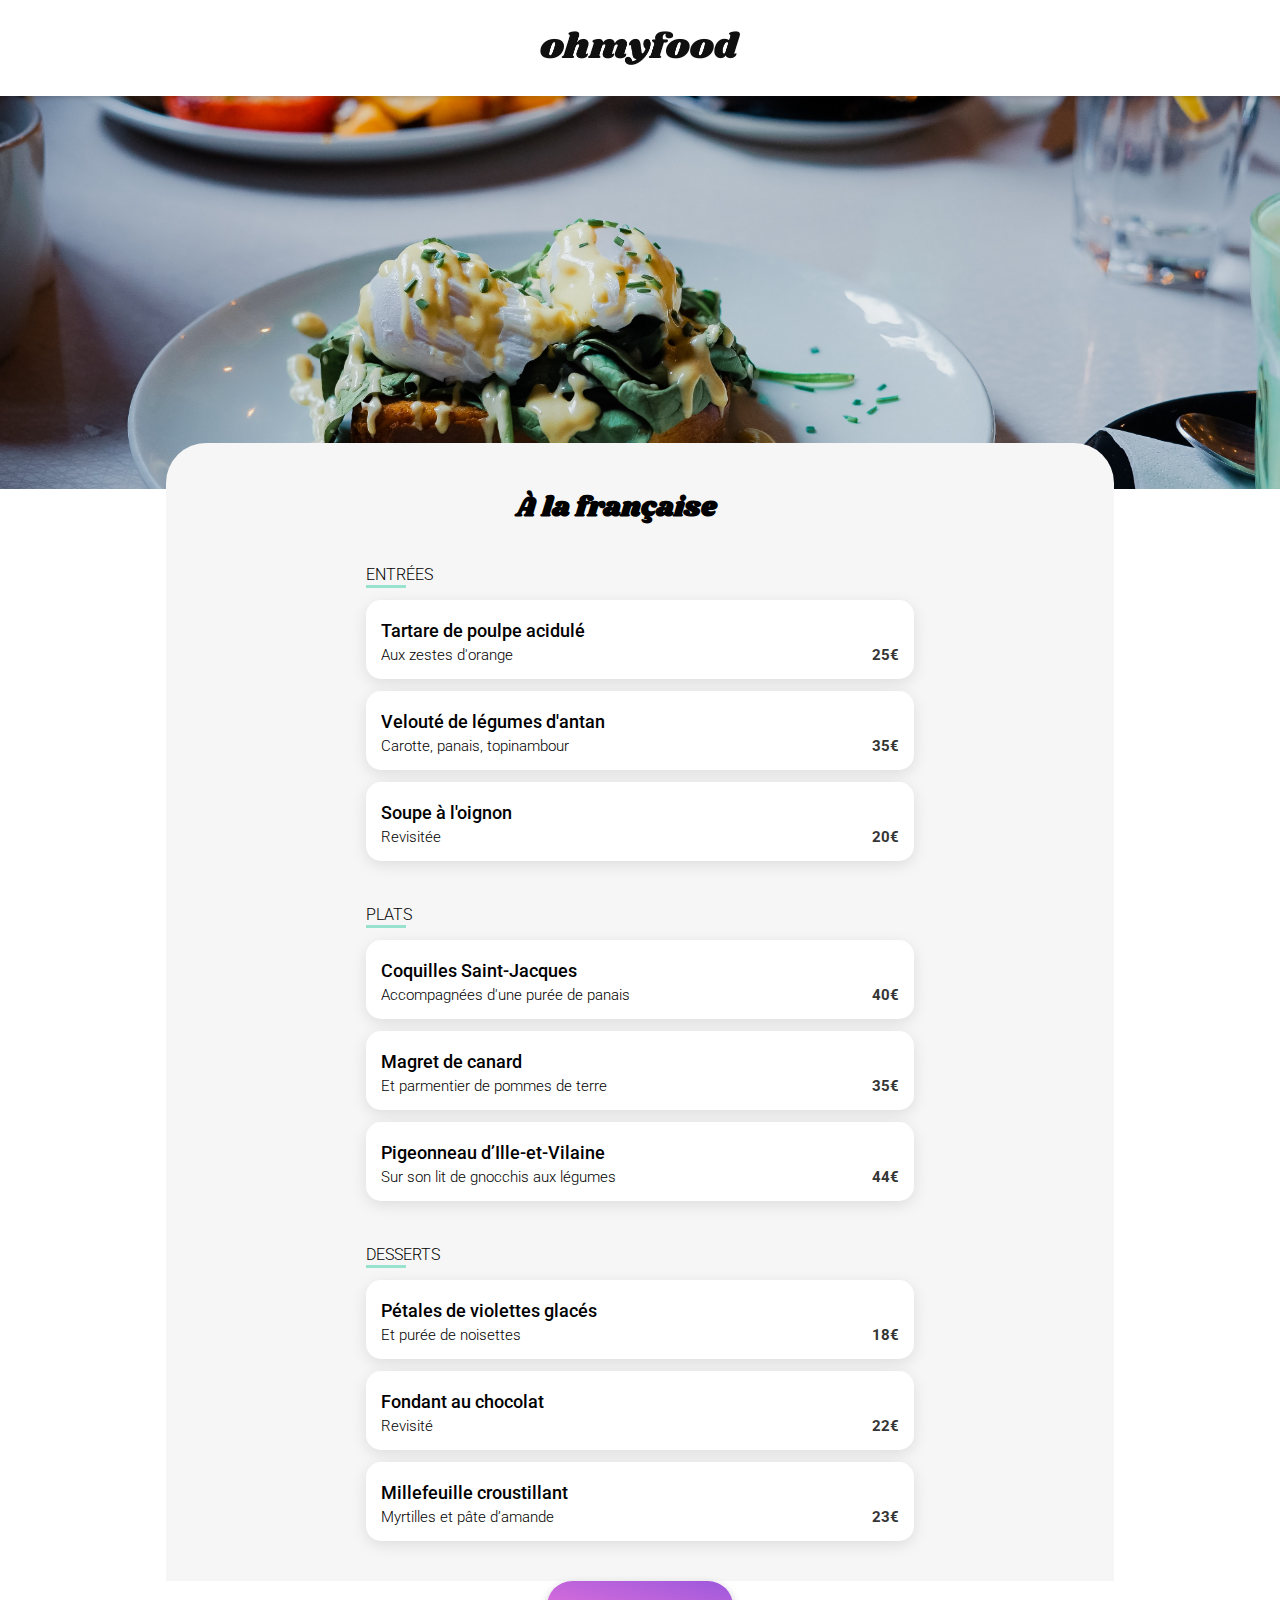
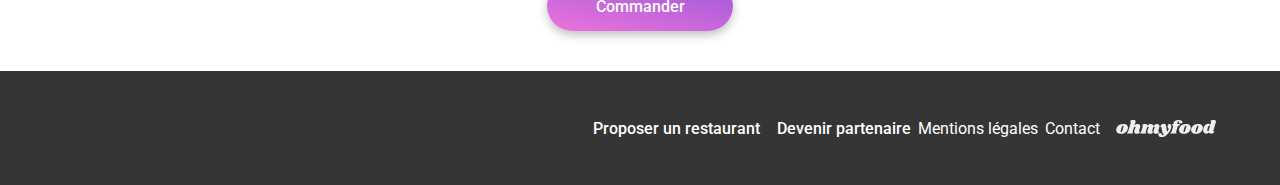
==== restaurants/a-la-francaise.html @ 98803639 "Correction de la taille de la police pour la description des plats dans les pages restaurant. Ajout " ====
<!DOCTYPE html>
<html lang="fr">
    <head>
        <meta charset="UTF-8">
        <meta name="viewport" content="width=device-width, initial-scale=1.0">
        <title>Ohmyfood-A la française</title>
        <!-- Appel des polices Font Awesome -->
        <link rel="stylesheet" href="https://cdnjs.cloudflare.com/ajax/libs/font-awesome/6.2.1/css/all.min.css"
            integrity="sha512-MV7K8+y+gLIBoVD59lQIYicR65iaqukzvf/nwasF0nqhPay5w/9lJmVM2hMDcnK1OnMGCdVK+iQrJ7lzPJQd1w=="
            crossorigin="anonymous" referrerpolicy="no-referrer">
        <!-- Lien avec le fichier de style styles.css     -->
        <link rel="stylesheet" href="../assets/css/styles.css">
    </head>
<body>
    <div class="main-container">
        <!-- Header -->
        <header class="header">
            <a href="../index.html">
                <i class="fa fa-arrow-left header__arrow" aria-hidden="true"></i>
            </a>
            <img class="header__logo" src="../assets/images/logo/ohmyfood.png" alt="Logo Ohmyfood">
        </header>
        <!-- Fin header -->
        <!-- Début main -->
        <main>
            <div class="menu-banner">
                <img src="../assets/images/restaurants/a-la-francaise.jpg" alt="A la française">
            </div>
            <section class="menu">
                <div class="menu__header">
                    <h1>À la française</h1>
                    <div class="mheader-icon btn-heart">
                        <i class="far fa-heart btn-heart--notliked"></i>
                        <i class="fas fa-heart btn-heart--liked"></i>
                    </div>
                </div>
                <div class="menu__categories">
                    <!-- Catégorie Entrées -->
                    <div class="menu__cards">
                        <h2 class="category__title">Entrées</h2>
                        <article class="menu__card">
                            <div class="menu__card__dish">
                                <h3 class="menu__card__title">
                                    Tartare de poulpe acidulé
                                </h3>
                                <p class="menu__card__subtitle">
                                    Aux zestes d'orange
                                </p>
                            </div>
                            <div class="menu__card__price">25€</div>
                            <div class="menu__card__order">
                                <i class="fas fa-circle-check menu__card__icon"></i>
                            </div>
                        </article>
                        <article class="menu__card">
                            <div class="menu__card__dish">
                                <h3 class="menu__card__title">
                                    Velouté de légumes d'antan
                                </h3>
                                <p class="menu__card__subtitle">
                                    Carotte, panais, topinambour
                                </p>
                            </div>
                            <div class="menu__card__price">35€</div>
                            <div class="menu__card__order">
                                <i class="fas fa-circle-check menu__card__icon"></i>
                            </div>
                        </article>
                        <article class="menu__card">
                            <div class="menu__card__dish">
                                <h3 class="menu__card__title">
                                    Soupe à l'oignon
                                </h3>
                                <p class="menu__card__subtitle">
                                    Revisitée
                                </p>
                            </div>
                            <div class="menu__card__price">20€</div>
                            <div class="menu__card__order">
                                <i class="fas fa-circle-check menu__card__icon"></i>
                            </div>
                        </article>
                    </div>
                    <!-- Fin Catégorie Entrées -->
                    <!-- Catégorie Plats -->
                    <div class="menu__cards">
                        <h2 class="category__title">Plats</h2> 
                        <article class="menu__card">
                            <div class="menu__card__dish">
                                <h3 class="menu__card__title">
                                    Coquilles Saint-Jacques
                                </h3>
                                <p class="menu__card__subtitle">
                                    Accompagnées d'une purée de panais
                                </p>
                            </div>
                            <div class="menu__card__price">40€</div>
                            <div class="menu__card__order">
                                <i class="fas fa-circle-check menu__card__icon"></i>
                            </div>
                        </article>
                        <article class="menu__card">
                            <div class="menu__card__dish">
                                <h3 class="menu__card__title">
                                    Magret de canard
                                </h3>
                                <p class="menu__card__subtitle">
                                    Et parmentier de pommes de terre
                                </p>
                            </div>
                            <div class="menu__card__price">35€</div>
                            <div class="menu__card__order">
                                <i class="fas fa-circle-check menu__card__icon"></i>
                            </div>
                        </article>
                        <article class="menu__card">
                            <div class="menu__card__dish">
                                <h3 class="menu__card__title">
                                    Pigeonneau d’Ille-et-Vilaine
                                </h3>
                                <p class="menu__card__subtitle">
                                    Sur son lit de gnocchis aux légumes
                                </p>
                            </div>
                            <div class="menu__card__price">44€</div>
                            <div class="menu__card__order">
                                <i class="fas fa-circle-check menu__card__icon"></i>
                            </div>
                        </article>
                    </div>
                    <!-- Fin Catégorie Plats -->
                    <!-- Catégorie Désserts -->
                    <div class="menu__cards">
                        <h2 class="category__title">Desserts</h2> 
                        <article class="menu__card">
                            <div class="menu__card__dish">
                                <h3 class="menu__card__title">
                                    Pétales de violettes glacés
                                </h3>
                                <p class="menu__card__subtitle">
                                    Et purée de noisettes
                                </p>
                            </div>
                            <div class="menu__card__price">18€</div>
                            <div class="menu__card__order">
                                <i class="fas fa-circle-check menu__card__icon"></i>
                            </div>
                        </article>
                        <article class="menu__card">
                            <div class="menu__card__dish">
                                <h3 class="menu__card__title">
                                    Fondant au chocolat
                                </h3>
                                <p class="menu__card__subtitle">
                                    Revisité
                                </p>
                            </div>
                            <div class="menu__card__price">22€</div>
                            <div class="menu__card__order">
                                <i class="fas fa-circle-check menu__card__icon"></i>
                            </div>
                        </article>
                        <article class="menu__card">
                            <div class="menu__card__dish">
                                <h3 class="menu__card__title">
                                    Millefeuille croustillant 
                                </h3>
                                <p class="menu__card__subtitle">
                                    Myrtilles et pâte d’amande
                                </p>
                            </div>
                            <div class="menu__card__price">23€</div>
                            <div class="menu__card__order">
                                <i class="fas fa-circle-check menu__card__icon"></i>
                            </div>
                        </article>
                    </div>
                    <!-- Fin Catégorie Désserts -->
                    
                </div>
            </section>
            <div class="menu__cta">
                <a href="#" class="btn-menu">Commander</a>
            </div>
        </main>
    <!-- Fin Main -->
            <!-- Footer -->
            <footer class="footer">
                <div class="footer-container">
                    <img class="footer__logo" src="../assets/images/logo/ohmyfood@2x.svg" alt="Logo Ohmyfood">
                    <ul class="footer__list">
                        <li>
                            <i class="fas fa-utensils footer__icon"></i><a href="#" class="lnk500">Proposer un restaurant</a>
                        </li>
                        <li>
                            <i class="fas fa-hands-helping footer__icon"></i><a href="#" class="lnk500">Devenir partenaire</a>
                        </li>
                        <li>
                            <a href="#">Mentions légales</a>
                        </li>
                        <li>
                            <a href="mailto:contact@ohmyfood.com" >Contact</a>
                        </li>
                    </ul>
                </div>
            </footer>
            <!-- Fin footer -->
    </div>
</body>
</html>
---- assets/css/styles.css ----
@import url("https://fonts.googleapis.com/css2?family=Roboto:wght@300;400;500;700&family=Shrikhand&display=swap");
* {
  font-family: "Roboto", sans-serif;
  margin: 0;
  box-sizing: border-box;
}

body {
  padding: 0;
  display: flex;
  justify-content: center;
}

.main-container {
  width: 100%;
  max-width: 1440px;
  padding: 0;
  box-sizing: border-box;
}

a {
  text-decoration: none;
  color: black;
}

h1, h2 {
  font-size: 24px;
  font-weight: 700;
}

.btn-heart {
  display: flex;
  justify-content: center;
  align-items: center;
  position: relative;
  font-size: 21px;
}
.btn-heart--notliked {
  position: absolute;
}
.btn-heart--liked {
  position: absolute;
  background: linear-gradient(180deg, #9356DC 0%, #FF79DA 100%);
  background-clip: text;
  -webkit-background-clip: text;
  -webkit-text-fill-color: transparent;
  transform: scale(0);
  transition: transform 1s;
}
.btn-heart:hover {
  cursor: pointer;
}
.btn-heart:hover .btn-heart--liked {
  transform: scale(1);
}
.btn-heart:hover .btn-heart--notliked {
  background: linear-gradient(180deg, #9356DC 0%, #FF79DA 100%);
  background-clip: text;
  -webkit-background-clip: text;
  -webkit-text-fill-color: transparent;
}

@keyframes loader {
  from {
    opacity: 1;
  }
  to {
    opacity: 0;
    visibility: hidden;
  }
}
@keyframes bars {
  0% {
    transform: scaleY(0.5);
  }
  100% {
    transform: scaleY(1);
  }
}
.loader {
  background-color: #EAEAEA;
  position: fixed;
  top: 0;
  left: 0;
  height: 100%;
  width: 100%;
  z-index: 99;
  animation: loader 1s 2s forwards;
}

.load {
  width: 15vh;
  height: 24vh;
  position: absolute;
  top: 50%;
  left: 50%;
  transform: translate(-50%, -50%);
  display: flex;
  justify-content: space-evenly;
}
.load__bar {
  height: 100%;
  width: 3vh;
  animation: bars 600ms backwards infinite ease-in-out alternate;
}
.load__bar--1 {
  animation-delay: 200ms;
}
.load__bar--2 {
  animation-delay: 400ms;
}
.load__bar--3 {
  animation-delay: 600ms;
}
.load__bar--1 {
  background-color: #9356DC;
}
.load__bar--2 {
  background-color: #FF79DA;
}
.load__bar--3 {
  background-color: #99E2D0;
}

.fa-purple {
  color: #9356DC;
}

.location-search {
  display: flex;
  justify-content: center;
  align-items: center;
  background-color: #EAEAEA;
  width: 100%;
  height: 50px;
  gap: 17px;
}
.location-search__icon {
  color: #353535;
  width: 12px;
  height: 16px;
  flex-shrink: 0;
}
.location-search__input {
  background-color: #EAEAEA;
  border: none;
  width: 114px;
  font-size: 16px;
  font-weight: 500;
}

.hero {
  display: flex;
  justify-content: center;
  align-items: center;
  flex-direction: column;
  text-align: center;
  background-color: #F6F6F6;
}
.hero__title {
  height: 68px;
  margin-top: 39px;
  flex-wrap: wrap;
}
@media screen and (min-width: 1025px) {
  .hero__title {
    font-size: 40px;
    height: 47px;
    margin-top: 30px;
  }
}
.hero__subtitle {
  font-size: 18px;
  font-weight: 300;
  height: 46px;
}
@media screen and (min-width: 1025px) {
  .hero__subtitle {
    margin-top: 18px;
  }
}
.hero__btn {
  display: flex;
  justify-content: center;
  align-items: center;
  border-radius: 25px;
  color: #fff;
  font-size: 16px;
  font-weight: 500;
  background: linear-gradient(193deg, #9356DC -11.44%, #FF79DA 123.93%);
  box-shadow: 0px 4px 10px 0px rgba(0, 0, 0, 0.25);
  height: 50px;
  position: relative;
  z-index: 1;
  width: 218px;
  margin-top: 27px;
  margin-bottom: 57px;
}
.hero__btn:hover::after {
  opacity: 1;
}
.hero__btn::after {
  content: "";
  position: absolute;
  top: 0;
  right: 0;
  bottom: 0;
  left: 0;
  border-radius: 25px;
  background: linear-gradient(0deg, rgba(255, 255, 255, 0.15) 0%, rgba(255, 255, 255, 0.15) 100%), linear-gradient(201deg, #9356DC -5.2%, #FF79DA 110.74%);
  box-shadow: 0px 4px 15px 0px rgba(0, 0, 0, 0.35);
  opacity: 0;
  z-index: -1;
  transition: opacity 350ms;
}
@media screen and (min-width: 1025px) {
  .hero__btn {
    margin-top: 18px;
    margin-bottom: 30px;
  }
}

.process {
  padding: 48px 20px 68px 20px;
  background-color: #fff;
}
@media screen and (min-width: 1025px) {
  .process {
    padding-top: 50px;
    padding-bottom: 50px;
    width: 75%;
    margin-left: auto;
    margin-right: auto;
  }
}
.process__title {
  height: 31px;
}
.process__steps {
  margin-top: 26px;
  display: flex;
  flex-direction: column;
  gap: 25px;
  margin-left: 12.5px;
}
@media screen and (min-width: 1025px) {
  .process__steps {
    display: flex;
    flex-direction: row;
    justify-content: space-between;
  }
}
.process__step {
  background-color: #F6F6F6;
  border-radius: 20px;
  box-shadow: 0px 4px 15px 0px rgba(0, 0, 0, 0.15);
  display: flex;
  align-items: center;
  width: 100%;
  height: 72.4px;
  box-sizing: border-box;
  position: relative;
}
.process__number {
  background-color: #9356DC;
  color: #fff;
  font-size: 14px;
  font-weight: 500;
  width: 24px;
  height: 24px;
  flex-shrink: 0;
  display: flex;
  justify-content: center;
  align-items: center;
  border-radius: 50px;
  position: absolute;
  left: -12px;
}
.process__icon {
  color: #7E7E7E;
  font-size: 20px;
  flex-shrink: 0;
  position: absolute;
  left: 34.5px;
}
.process__text {
  font-size: 16px;
  font-weight: 500;
  text-align: left;
  position: absolute;
  left: 73.5px;
}

.icon-purple {
  color: #9356DC;
}

.restaurants {
  background-color: #F6F6F6;
  padding-top: 54px;
  padding-bottom: 66px;
}
@media screen and (min-width: 1025px) {
  .restaurants {
    margin-top: 30px;
    margin-bottom: 30px;
    width: 75%;
    margin-left: auto;
    margin-right: auto;
  }
}
.restaurants__title {
  margin-left: 20px;
  height: 48px;
}
@media screen and (min-width: 1025px) {
  .restaurants__title {
    margin-left: 0px;
  }
}
.restaurants__cards {
  padding: 0px 18px 0px 17px;
  display: flex;
  flex-direction: column;
  gap: 18px;
  padding-left: 17px;
  padding-right: 17px;
}
@media screen and (min-width: 768px) {
  .restaurants__cards {
    padding: 0px;
    display: grid;
    grid-template-columns: 1fr 1fr;
    grid-template-rows: 1fr 1fr;
    row-gap: 50px;
  }
}
@media screen and (min-width: 1025px) {
  .restaurants__cards {
    column-gap: 9%;
  }
}

.card {
  background-color: #fff;
  border-radius: 15px;
  box-shadow: 0px 4px 15px 0px rgba(0, 0, 0, 0.1);
  height: 251px;
  gap: 16px;
  position: relative;
}
.card__badge {
  background-color: #99E2D0;
  color: #008766;
  font-size: 14px;
  font-weight: 500;
  width: 80px;
  height: 29px;
  display: flex;
  justify-content: center;
  align-items: center;
  border-radius: 2px;
  box-shadow: 0px 2px 4px 0px rgba(0, 0, 0, 0.15);
  position: absolute;
  top: 13px;
  right: 12px;
}
.card__image {
  display: flex;
}
.card__image img {
  width: 100%;
  height: 174px;
  object-fit: cover;
  border-radius: 15px 15px 0 0;
  padding: 0px 3px;
}
.card__content {
  display: flex;
  flex-direction: row;
  height: 77px;
  padding: 16px 25px 12px 13px;
  border-radius: 0 0 15px 15px;
}
.card__title {
  font-size: 18px;
  font-weight: 700;
  height: 20px;
  margin: 0 0 5px 0;
}
.card__subtitle {
  font-size: 17px;
  font-weight: 300;
  height: 24px;
}
.card__icon {
  width: 22px;
  flex-shrink: 0;
  position: absolute;
  right: 25px;
  top: 208px;
}

.card-link {
  position: absolute;
  top: 0;
  left: 0;
  height: 100%;
  width: 100%;
}

@keyframes menu-appear {
  from {
    transform: translateY(15px);
    opacity: 0;
  }
  to {
    transform: translateY(0px);
    opacity: 1;
  }
}
.menu-banner img {
  width: 100%;
  height: 275px;
  object-fit: cover;
}
@media screen and (min-width: 1025px) {
  .menu-banner img {
    height: 393px;
  }
}

.menu {
  background-color: #F6F6F6;
  padding: 32px 17px 40px 17px;
  border-radius: 40px 40px 0 0;
  position: relative;
  margin-top: -55px;
}
@media screen and (min-width: 1025px) {
  .menu {
    padding-top: 51px;
    margin-top: -50px;
    width: 74%;
    margin-left: auto;
    margin-right: auto;
  }
}
.menu__header {
  display: flex;
  justify-content: space-between;
  align-items: center;
  height: 27px;
  margin: 0 4px 40px 4px;
}
@media screen and (min-width: 1025px) {
  .menu__header {
    display: flex;
    justify-content: center;
    align-items: center;
    gap: 24px;
  }
}
.menu h1 {
  font-family: "Shrikhand", cursive;
  font-size: 28px;
}
.menu__categories {
  display: flex;
  flex-direction: column;
  width: 100%;
  gap: 40px;
}
@media screen and (min-width: 1025px) {
  .menu__categories {
    width: 60%;
    margin-left: auto;
    margin-right: auto;
  }
}
.menu__cards {
  display: flex;
  flex-direction: column;
  width: 100%;
  gap: 12px;
}
.menu__cta {
  display: flex;
  justify-content: center;
  align-items: center;
  margin-bottom: 40px;
}

.mheader-icon {
  margin-right: 24px;
}

.category__title {
  font-size: 16px;
  font-weight: 300;
  text-transform: uppercase;
  line-height: 27px;
  position: relative;
}
.category__title::after {
  content: "";
  position: absolute;
  top: 24px;
  left: 0;
  width: 40px;
  height: 3px;
  background-color: #99E2D0;
}

.menu__card {
  background-color: #fff;
  padding: 15px;
  width: 100%;
  height: 79px;
  display: flex;
  flex-direction: row;
  justify-content: space-between;
  align-items: flex-end;
  border-radius: 15px;
  box-shadow: 0px 4px 15px 0px rgba(0, 0, 0, 0.1);
  overflow: hidden;
  position: relative;
  animation: menu-appear 1000ms ease both;
}
.menu__card:nth-child(1) {
  animation-delay: 0.3s;
}
.menu__card:nth-child(2) {
  animation-delay: 0.6s;
}
.menu__card:nth-child(3) {
  animation-delay: 0.9s;
}
.menu__card:nth-child(4) {
  animation-delay: 1.2s;
}
.menu__card:nth-child(5) {
  animation-delay: 1.5s;
}
.menu__card:nth-child(6) {
  animation-delay: 1.8s;
}
.menu__card:nth-child(7) {
  animation-delay: 2.1s;
}
.menu__card:nth-child(8) {
  animation-delay: 2.4s;
}
.menu__card:nth-child(9) {
  animation-delay: 2.7s;
}
.menu__card:nth-child(10) {
  animation-delay: 3s;
}
.menu__card:nth-child(11) {
  animation-delay: 3.3s;
}
.menu__card:nth-child(12) {
  animation-delay: 3.6s;
}
.menu__card:nth-child(13) {
  animation-delay: 3.9s;
}
.menu__card:nth-child(14) {
  animation-delay: 4.2s;
}
.menu__card:nth-child(15) {
  animation-delay: 4.5s;
}
.menu__card:nth-child(16) {
  animation-delay: 4.8s;
}
.menu__card:nth-child(17) {
  animation-delay: 5.1s;
}
.menu__card:nth-child(18) {
  animation-delay: 5.4s;
}
.menu__card:nth-child(19) {
  animation-delay: 5.7s;
}
.menu__card:nth-child(20) {
  animation-delay: 6s;
}
.menu__card:nth-child(21) {
  animation-delay: 6.3s;
}
.menu__card:nth-child(22) {
  animation-delay: 6.6s;
}
.menu__card:nth-child(23) {
  animation-delay: 6.9s;
}
.menu__card:nth-child(24) {
  animation-delay: 7.2s;
}
.menu__card:nth-child(25) {
  animation-delay: 7.5s;
}
.menu__card:nth-child(26) {
  animation-delay: 7.8s;
}
.menu__card:nth-child(27) {
  animation-delay: 8.1s;
}
.menu__card:nth-child(28) {
  animation-delay: 8.4s;
}
.menu__card:nth-child(29) {
  animation-delay: 8.7s;
}
.menu__card:nth-child(30) {
  animation-delay: 9s;
}
.menu__card:nth-child(31) {
  animation-delay: 9.3s;
}
.menu__card:nth-child(32) {
  animation-delay: 9.6s;
}
.menu__card:nth-child(33) {
  animation-delay: 9.9s;
}
.menu__card:nth-child(34) {
  animation-delay: 10.2s;
}
.menu__card:nth-child(35) {
  animation-delay: 10.5s;
}
.menu__card:nth-child(36) {
  animation-delay: 10.8s;
}
.menu__card:nth-child(37) {
  animation-delay: 11.1s;
}
.menu__card:nth-child(38) {
  animation-delay: 11.4s;
}
.menu__card:nth-child(39) {
  animation-delay: 11.7s;
}
.menu__card:nth-child(40) {
  animation-delay: 12s;
}
.menu__card:nth-child(41) {
  animation-delay: 12.3s;
}
.menu__card:nth-child(42) {
  animation-delay: 12.6s;
}
.menu__card:nth-child(43) {
  animation-delay: 12.9s;
}
.menu__card:nth-child(44) {
  animation-delay: 13.2s;
}
.menu__card:nth-child(45) {
  animation-delay: 13.5s;
}
.menu__card:nth-child(46) {
  animation-delay: 13.8s;
}
.menu__card:nth-child(47) {
  animation-delay: 14.1s;
}
.menu__card:nth-child(48) {
  animation-delay: 14.4s;
}
.menu__card:nth-child(49) {
  animation-delay: 14.7s;
}
.menu__card:nth-child(50) {
  animation-delay: 15s;
}
.menu__card:nth-child(51) {
  animation-delay: 15.3s;
}
.menu__card:nth-child(52) {
  animation-delay: 15.6s;
}
.menu__card:nth-child(53) {
  animation-delay: 15.9s;
}
.menu__card:nth-child(54) {
  animation-delay: 16.2s;
}
.menu__card:nth-child(55) {
  animation-delay: 16.5s;
}
.menu__card:nth-child(56) {
  animation-delay: 16.8s;
}
.menu__card:nth-child(57) {
  animation-delay: 17.1s;
}
.menu__card:nth-child(58) {
  animation-delay: 17.4s;
}
.menu__card:nth-child(59) {
  animation-delay: 17.7s;
}
.menu__card:nth-child(60) {
  animation-delay: 18s;
}
.menu__card:nth-child(61) {
  animation-delay: 18.3s;
}
.menu__card:nth-child(62) {
  animation-delay: 18.6s;
}
.menu__card:nth-child(63) {
  animation-delay: 18.9s;
}
.menu__card:nth-child(64) {
  animation-delay: 19.2s;
}
.menu__card:nth-child(65) {
  animation-delay: 19.5s;
}
.menu__card:nth-child(66) {
  animation-delay: 19.8s;
}
.menu__card:nth-child(67) {
  animation-delay: 20.1s;
}
.menu__card:nth-child(68) {
  animation-delay: 20.4s;
}
.menu__card:nth-child(69) {
  animation-delay: 20.7s;
}
.menu__card:nth-child(70) {
  animation-delay: 21s;
}
.menu__card:nth-child(71) {
  animation-delay: 21.3s;
}
.menu__card:nth-child(72) {
  animation-delay: 21.6s;
}
.menu__card:nth-child(73) {
  animation-delay: 21.9s;
}
.menu__card:nth-child(74) {
  animation-delay: 22.2s;
}
.menu__card:nth-child(75) {
  animation-delay: 22.5s;
}
.menu__card:nth-child(76) {
  animation-delay: 22.8s;
}
.menu__card:nth-child(77) {
  animation-delay: 23.1s;
}
.menu__card:nth-child(78) {
  animation-delay: 23.4s;
}
.menu__card:nth-child(79) {
  animation-delay: 23.7s;
}
.menu__card:nth-child(80) {
  animation-delay: 24s;
}
.menu__card:nth-child(81) {
  animation-delay: 24.3s;
}
.menu__card:nth-child(82) {
  animation-delay: 24.6s;
}
.menu__card:nth-child(83) {
  animation-delay: 24.9s;
}
.menu__card:nth-child(84) {
  animation-delay: 25.2s;
}
.menu__card:nth-child(85) {
  animation-delay: 25.5s;
}
.menu__card:nth-child(86) {
  animation-delay: 25.8s;
}
.menu__card:nth-child(87) {
  animation-delay: 26.1s;
}
.menu__card:nth-child(88) {
  animation-delay: 26.4s;
}
.menu__card:nth-child(89) {
  animation-delay: 26.7s;
}
.menu__card:nth-child(90) {
  animation-delay: 27s;
}
.menu__card:nth-child(91) {
  animation-delay: 27.3s;
}
.menu__card:nth-child(92) {
  animation-delay: 27.6s;
}
.menu__card:nth-child(93) {
  animation-delay: 27.9s;
}
.menu__card:nth-child(94) {
  animation-delay: 28.2s;
}
.menu__card:nth-child(95) {
  animation-delay: 28.5s;
}
.menu__card:nth-child(96) {
  animation-delay: 28.8s;
}
.menu__card:nth-child(97) {
  animation-delay: 29.1s;
}
.menu__card:nth-child(98) {
  animation-delay: 29.4s;
}
.menu__card:nth-child(99) {
  animation-delay: 29.7s;
}
.menu__card__dish {
  display: flex;
  flex-direction: column;
  gap: 5px;
  height: auto;
  overflow: hidden;
}
.menu__card__dish h3, .menu__card__dish p {
  display: block;
  overflow: hidden;
  white-space: nowrap;
  text-overflow: ellipsis;
}
.menu__card__title {
  font-size: 18px;
  font-weight: 500;
}
.menu__card__subtitle {
  font-size: 15px;
  font-weight: 300;
}
.menu__card__price {
  font-size: 15px;
  font-weight: 700;
  color: #353535;
  margin-left: 5px;
  transition: 0.7s ease-in-out;
}
.menu__card__order {
  display: flex;
  align-items: center;
  justify-content: center;
  width: 69px;
  height: 79px;
  flex-shrink: 0;
  background-color: #99E2D0;
  border-radius: 0 15px 15px 0;
  align-items: center;
  position: absolute;
  right: 0;
  top: 0;
  transform: translateX(69px);
  transition: 0.7s ease-in-out;
}
.menu__card__icon {
  font-size: 22px;
  font-weight: 700;
  color: #fff;
}
.menu__card:hover {
  cursor: pointer;
}
.menu__card:hover .menu__card__price {
  margin-right: 69px;
}
.menu__card:hover .menu__card__order {
  transform: translateX(0);
}

.btn-menu {
  display: flex;
  justify-content: center;
  align-items: center;
  border-radius: 25px;
  color: #fff;
  font-size: 16px;
  font-weight: 500;
  background: linear-gradient(193deg, #9356DC -11.44%, #FF79DA 123.93%);
  box-shadow: 0px 4px 10px 0px rgba(0, 0, 0, 0.25);
  height: 50px;
  position: relative;
  z-index: 1;
  width: 186px;
}
.btn-menu:hover::after {
  opacity: 1;
}
.btn-menu::after {
  content: "";
  position: absolute;
  top: 0;
  right: 0;
  bottom: 0;
  left: 0;
  border-radius: 25px;
  background: linear-gradient(0deg, rgba(255, 255, 255, 0.15) 0%, rgba(255, 255, 255, 0.15) 100%), linear-gradient(201deg, #9356DC -5.2%, #FF79DA 110.74%);
  box-shadow: 0px 4px 15px 0px rgba(0, 0, 0, 0.35);
  opacity: 0;
  z-index: -1;
  transition: opacity 350ms;
}

.header {
  display: flex;
  justify-content: center;
  align-items: center;
  width: 100%;
  height: 63px;
  background-color: #fff;
  box-shadow: 0px 2px 4px 0px rgba(0, 0, 0, 0.15);
  position: relative;
}
@media screen and (min-width: 768px) {
  .header {
    height: 96px;
  }
}
.header__logo {
  width: 197px;
  padding: 0px 19px 0px 16px;
}
@media screen and (min-width: 768px) {
  .header__logo {
    width: 200px;
    padding: 0;
  }
}
.header__arrow {
  color: #353535;
  background-color: #fff;
  display: flex;
  justify-content: center;
  align-items: center;
  font-size: 20px;
  width: 30px;
  height: 30px;
  position: absolute;
  left: 17px;
  top: 17px;
}
@media screen and (min-width: 768px) {
  .header__arrow {
    top: 33px;
  }
}

#flk-1 {
  margin-right: 4px;
}

#flk-2 {
  margin-right: 27px;
}

#flk-3, #flk-4 {
  width: 130px;
}

.footer {
  width: 100%;
  background-color: #353535;
}
.footer a {
  color: #fff;
}
.footer__logo {
  filter: invert(100%);
  display: flex;
  width: 100px;
  height: 27px;
  margin-right: 39px;
  align-items: center;
}
.footer__icon {
  color: #fff;
  height: 13px;
  flex-shrink: 0;
  margin-right: 10px;
}
.footer__list {
  list-style: none;
  padding: 0;
  margin-bottom: 0;
  display: flex;
  flex-direction: column;
  gap: 7px;
}
@media screen and (min-width: 768px) {
  .footer__list {
    display: flex;
    flex-direction: row;
  }
}
.footer__list a {
  font-size: 16px;
}
.footer__list a:hover {
  text-decoration: underline;
}
.footer__list .fa-utensils {
  margin-right: 16px;
}

.footer .lnk500 {
  font-weight: 500;
}

.footer-container {
  padding: 22px 25px;
  display: flex;
  flex-direction: column;
  gap: 16px;
}
@media screen and (min-width: 768px) and (max-width: 1024px) {
  .footer-container {
    display: flex;
    justify-content: center;
    align-items: center;
  }
}
@media screen and (min-width: 1025px) {
  .footer-container {
    display: flex;
    flex-direction: row-reverse;
    height: 114px;
    padding: 30px 25px;
    gap: 16px;
    align-items: center;
  }
}

/*# sourceMappingURL=styles.css.map */
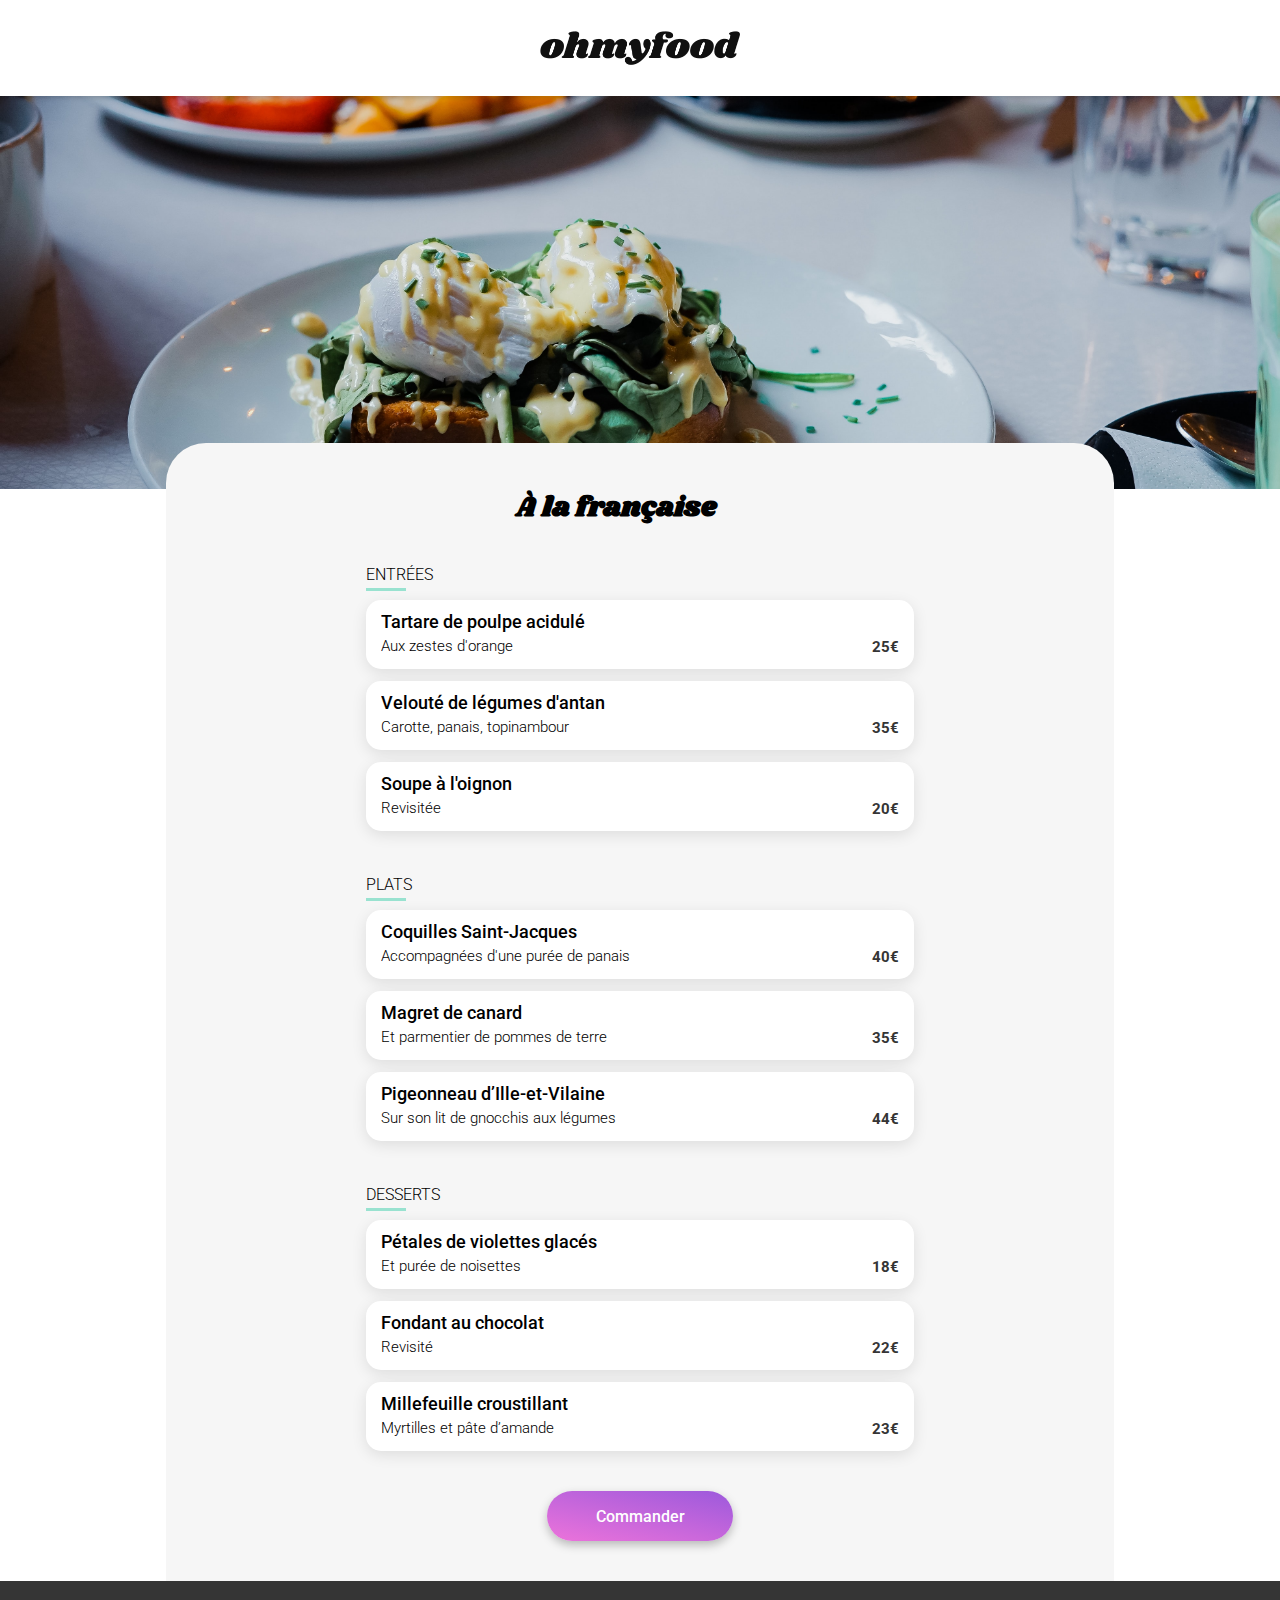
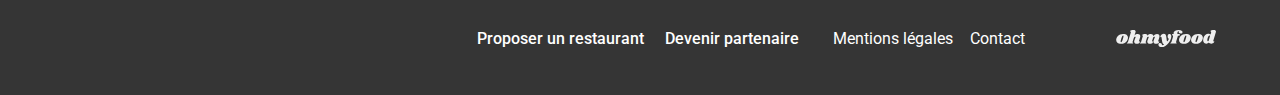
==== commit 9c123ee1: "1. fichier menu.scss renommé restaurant.scss; 2. Ajustement de paddings et margins dans la page d'ac" ====
--- a/restaurants/a-la-francaise.html
+++ b/restaurants/a-la-francaise.html
@@ -12,29 +12,28 @@
         <link rel="stylesheet" href="../assets/css/styles.css">
     </head>
 <body>
-    <div class="main-container">
-        <!-- Header -->
-        <header class="header">
-            <a href="../index.html">
-                <i class="fa fa-arrow-left header__arrow" aria-hidden="true"></i>
-            </a>
-            <img class="header__logo" src="../assets/images/logo/ohmyfood.png" alt="Logo Ohmyfood">
-        </header>
-        <!-- Fin header -->
-        <!-- Début main -->
-        <main>
-            <div class="menu-banner">
-                <img src="../assets/images/restaurants/a-la-francaise.jpg" alt="A la française">
+    <!-- Header -->
+    <header class="header">
+        <a href="../index.html">
+            <i class="fa fa-arrow-left header__arrow" aria-hidden="true"></i>
+        </a>
+        <img class="header__logo" src="../assets/images/logo/ohmyfood.png" alt="Logo Ohmyfood">
+    </header>
+    <!-- Fin header -->
+    <!-- Début main -->
+    <main>
+        <div class="menu-banner">
+            <img src="../assets/images/restaurants/a-la-francaise.jpg" alt="A la française">
+        </div>
+        <section class="menu">
+            <div class="menu__header">
+                <h1>À la française</h1>
+                <div class="mheader-icon btn-heart">
+                    <i class="far fa-heart btn-heart--notliked"></i>
+                    <i class="fas fa-heart btn-heart--liked"></i>
+                </div>
             </div>
-            <section class="menu">
-                <div class="menu__header">
-                    <h1>À la française</h1>
-                    <div class="mheader-icon btn-heart">
-                        <i class="far fa-heart btn-heart--notliked"></i>
-                        <i class="fas fa-heart btn-heart--liked"></i>
-                    </div>
-                </div>
-                <div class="menu__categories">
+            <div class="menu__categories">
                     <!-- Catégorie Entrées -->
                     <div class="menu__cards">
                         <h2 class="category__title">Entrées</h2>
@@ -178,33 +177,32 @@
                     <!-- Fin Catégorie Désserts -->
                     
                 </div>
+                <div class="menu__cta">
+                    <a href="#" class="btn-menu">Commander</a>
+                </div>
             </section>
-            <div class="menu__cta">
-                <a href="#" class="btn-menu">Commander</a>
-            </div>
         </main>
     <!-- Fin Main -->
-            <!-- Footer -->
+    <!-- Footer -->
             <footer class="footer">
                 <div class="footer-container">
                     <img class="footer__logo" src="../assets/images/logo/ohmyfood@2x.svg" alt="Logo Ohmyfood">
                     <ul class="footer__list">
-                        <li>
+                        <li id="flk-1">
                             <i class="fas fa-utensils footer__icon"></i><a href="#" class="lnk500">Proposer un restaurant</a>
                         </li>
-                        <li>
+                        <li id="flk-2">
                             <i class="fas fa-hands-helping footer__icon"></i><a href="#" class="lnk500">Devenir partenaire</a>
                         </li>
-                        <li>
+                        <li id="flk-3">
                             <a href="#">Mentions légales</a>
                         </li>
-                        <li>
+                        <li id="flk-4">
                             <a href="mailto:contact@ohmyfood.com" >Contact</a>
                         </li>
                     </ul>
                 </div>
             </footer>
             <!-- Fin footer -->
-    </div>
 </body>
 </html>--- a/assets/css/styles.css
+++ b/assets/css/styles.css
@@ -2,20 +2,13 @@
 * {
   font-family: "Roboto", sans-serif;
   margin: 0;
-  box-sizing: border-box;
-}
-
-body {
-  padding: 0;
-  display: flex;
-  justify-content: center;
-}
-
-.main-container {
-  width: 100%;
-  max-width: 1440px;
   padding: 0;
   box-sizing: border-box;
+}
+
+body {
+  width: 100%;
+  margin: 0 auto;
 }
 
 a {
@@ -77,6 +70,10 @@
     transform: scaleY(1);
   }
 }
+main {
+  background-color: #F6F6F6;
+}
+
 .loader {
   background-color: #EAEAEA;
   position: fixed;
@@ -228,9 +225,9 @@
   .process {
     padding-top: 50px;
     padding-bottom: 50px;
-    width: 75%;
-    margin-left: auto;
-    margin-right: auto;
+    width: 100%;
+    padding-left: 12.5%;
+    padding-right: 12.5%;
   }
 }
 .process__title {
@@ -302,11 +299,11 @@
 }
 @media screen and (min-width: 1025px) {
   .restaurants {
-    margin-top: 30px;
-    margin-bottom: 30px;
-    width: 75%;
-    margin-left: auto;
-    margin-right: auto;
+    padding-top: 30px;
+    padding-bottom: 30px;
+    width: 100%;
+    padding-left: 12.5%;
+    padding-right: 12.5%;
   }
 }
 .restaurants__title {
@@ -319,7 +316,7 @@
   }
 }
 .restaurants__cards {
-  padding: 0px 18px 0px 17px;
+  padding: 0px 17px 0px 17px;
   display: flex;
   flex-direction: column;
   gap: 18px;
@@ -373,7 +370,6 @@
   height: 174px;
   object-fit: cover;
   border-radius: 15px 15px 0 0;
-  padding: 0px 3px;
 }
 .card__content {
   display: flex;
@@ -419,6 +415,10 @@
     opacity: 1;
   }
 }
+main {
+  background-color: #fff;
+}
+
 .menu-banner img {
   width: 100%;
   height: 275px;
@@ -432,7 +432,7 @@
 
 .menu {
   background-color: #F6F6F6;
-  padding: 32px 17px 40px 17px;
+  padding: 32px 17px 0px 17px;
   border-radius: 40px 40px 0 0;
   position: relative;
   margin-top: -55px;
@@ -488,7 +488,8 @@
   display: flex;
   justify-content: center;
   align-items: center;
-  margin-bottom: 40px;
+  padding-top: 40px;
+  padding-bottom: 40px;
 }
 
 .mheader-icon {
@@ -505,7 +506,7 @@
 .category__title::after {
   content: "";
   position: absolute;
-  top: 24px;
+  top: 27px;
   left: 0;
   width: 40px;
   height: 3px;
@@ -514,9 +515,9 @@
 
 .menu__card {
   background-color: #fff;
-  padding: 15px;
-  width: 100%;
-  height: 79px;
+  padding: 13.5px 15px;
+  width: 100%;
+  height: 69px;
   display: flex;
   flex-direction: row;
   justify-content: space-between;
@@ -844,6 +845,7 @@
 .menu__card__subtitle {
   font-size: 15px;
   font-weight: 300;
+  height: 19px;
 }
 .menu__card__price {
   font-size: 15px;
@@ -856,8 +858,8 @@
   display: flex;
   align-items: center;
   justify-content: center;
-  width: 69px;
-  height: 79px;
+  width: 59px;
+  height: 69px;
   flex-shrink: 0;
   background-color: #99E2D0;
   border-radius: 0 15px 15px 0;
@@ -865,7 +867,7 @@
   position: absolute;
   right: 0;
   top: 0;
-  transform: translateX(69px);
+  transform: translateX(59px);
   transition: 0.7s ease-in-out;
 }
 .menu__card__icon {
@@ -877,7 +879,7 @@
   cursor: pointer;
 }
 .menu__card:hover .menu__card__price {
-  margin-right: 69px;
+  margin-right: 59px;
 }
 .menu__card:hover .menu__card__order {
   transform: translateX(0);
@@ -922,9 +924,12 @@
   align-items: center;
   width: 100%;
   height: 63px;
+  padding: 0;
+  margin: 0;
   background-color: #fff;
   box-shadow: 0px 2px 4px 0px rgba(0, 0, 0, 0.15);
   position: relative;
+  box-sizing: border-box;
 }
 @media screen and (min-width: 768px) {
   .header {
@@ -968,8 +973,17 @@
   margin-right: 27px;
 }
 
-#flk-3, #flk-4 {
+#flk-3 {
   width: 130px;
+}
+
+#flk-4 {
+  width: 130px;
+}
+@media screen and (min-width: 768px) and (max-width: 1024px) {
+  #flk-4 {
+    width: 56px;
+  }
 }
 
 .footer {
@@ -984,8 +998,12 @@
   display: flex;
   width: 100px;
   height: 27px;
-  margin-right: 39px;
-  align-items: center;
+  align-items: center;
+}
+@media screen and (min-width: 1025px) {
+  .footer__logo {
+    margin-right: 39px;
+  }
 }
 .footer__icon {
   color: #fff;
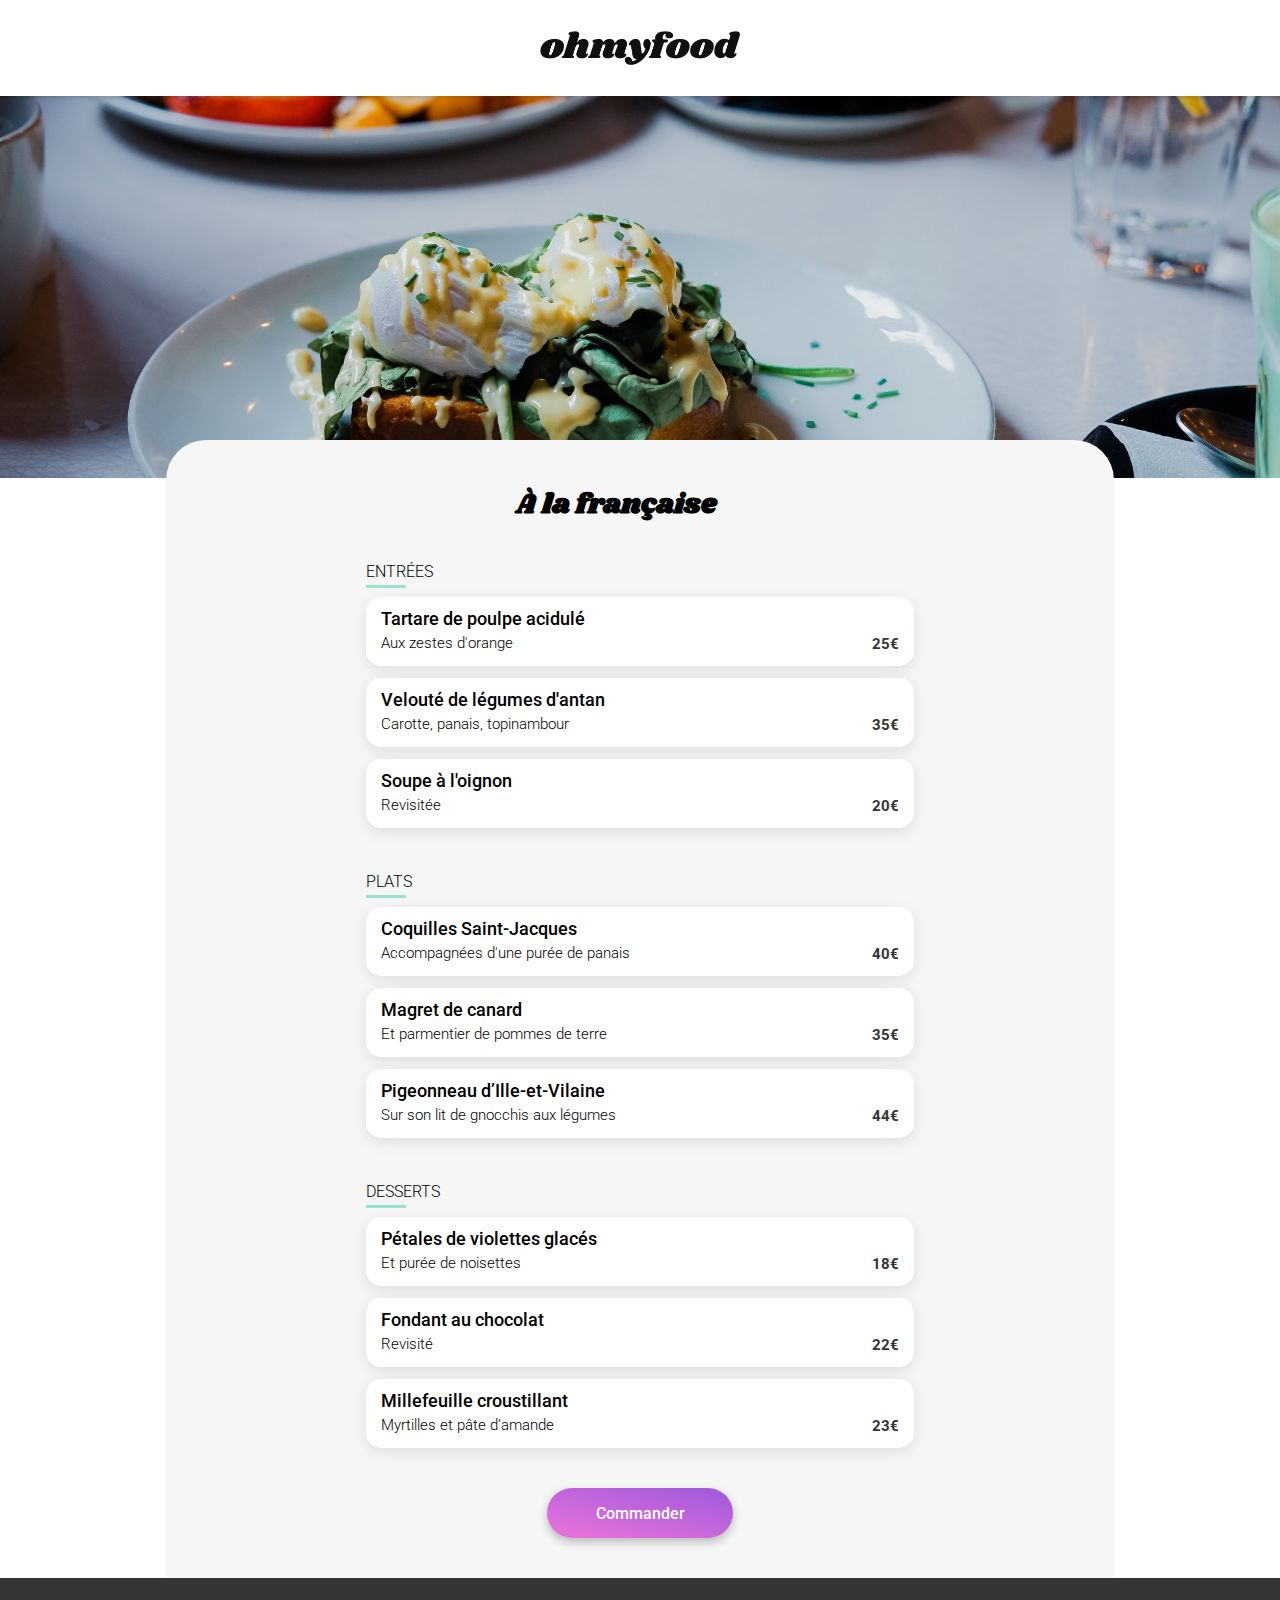
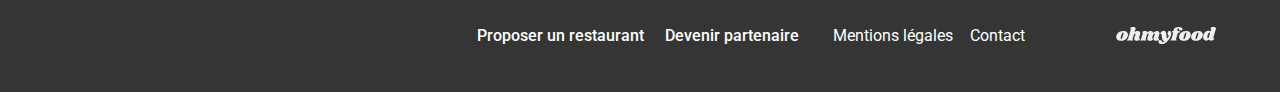
==== commit 17ec3a8f: "1. Correction paddings section Restaurants page d'accueil en mode tablet; 2. Correction du footer de" ====
--- a/restaurants/a-la-francaise.html
+++ b/restaurants/a-la-francaise.html
@@ -34,54 +34,54 @@
                 </div>
             </div>
             <div class="menu__categories">
-                    <!-- Catégorie Entrées -->
-                    <div class="menu__cards">
-                        <h2 class="category__title">Entrées</h2>
-                        <article class="menu__card">
-                            <div class="menu__card__dish">
-                                <h3 class="menu__card__title">
-                                    Tartare de poulpe acidulé
-                                </h3>
-                                <p class="menu__card__subtitle">
-                                    Aux zestes d'orange
-                                </p>
-                            </div>
-                            <div class="menu__card__price">25€</div>
-                            <div class="menu__card__order">
-                                <i class="fas fa-circle-check menu__card__icon"></i>
-                            </div>
-                        </article>
-                        <article class="menu__card">
-                            <div class="menu__card__dish">
-                                <h3 class="menu__card__title">
-                                    Velouté de légumes d'antan
-                                </h3>
-                                <p class="menu__card__subtitle">
-                                    Carotte, panais, topinambour
-                                </p>
-                            </div>
-                            <div class="menu__card__price">35€</div>
-                            <div class="menu__card__order">
-                                <i class="fas fa-circle-check menu__card__icon"></i>
-                            </div>
-                        </article>
-                        <article class="menu__card">
-                            <div class="menu__card__dish">
-                                <h3 class="menu__card__title">
-                                    Soupe à l'oignon
-                                </h3>
-                                <p class="menu__card__subtitle">
-                                    Revisitée
-                                </p>
-                            </div>
-                            <div class="menu__card__price">20€</div>
-                            <div class="menu__card__order">
-                                <i class="fas fa-circle-check menu__card__icon"></i>
-                            </div>
-                        </article>
-                    </div>
-                    <!-- Fin Catégorie Entrées -->
-                    <!-- Catégorie Plats -->
+                <!-- Catégorie Entrées -->
+                <div class="menu__cards">
+                    <h2 class="category__title">Entrées</h2>
+                    <article class="menu__card">
+                        <div class="menu__card__dish">
+                            <h3 class="menu__card__title">
+                                Tartare de poulpe acidulé
+                            </h3>
+                            <p class="menu__card__subtitle">
+                                Aux zestes d'orange
+                             </p>
+                        </div>
+                        <div class="menu__card__price">25€</div>
+                        <div class="menu__card__order">
+                            <i class="fas fa-circle-check menu__card__icon"></i>
+                        </div>
+                    </article>
+                    <article class="menu__card">
+                        <div class="menu__card__dish">
+                            <h3 class="menu__card__title">
+                                Velouté de légumes d'antan
+                            </h3>
+                            <p class="menu__card__subtitle">
+                                Carotte, panais, topinambour
+                            </p>
+                        </div>
+                        <div class="menu__card__price">35€</div>
+                        <div class="menu__card__order">
+                            <i class="fas fa-circle-check menu__card__icon"></i>
+                        </div>
+                    </article>
+                    <article class="menu__card">
+                        <div class="menu__card__dish">
+                            <h3 class="menu__card__title">
+                                Soupe à l'oignon
+                            </h3>
+                            <p class="menu__card__subtitle">
+                                Revisitée
+                            </p>
+                        </div>
+                        <div class="menu__card__price">20€</div>
+                        <div class="menu__card__order">
+                            <i class="fas fa-circle-check menu__card__icon"></i>
+                        </div>
+                    </article>
+                </div>
+                <!-- Fin Catégorie Entrées -->
+                <!-- Catégorie Plats -->
                     <div class="menu__cards">
                         <h2 class="category__title">Plats</h2> 
                         <article class="menu__card">
@@ -128,7 +128,7 @@
                         </article>
                     </div>
                     <!-- Fin Catégorie Plats -->
-                    <!-- Catégorie Désserts -->
+                    <!-- Catégorie Desserts -->
                     <div class="menu__cards">
                         <h2 class="category__title">Desserts</h2> 
                         <article class="menu__card">
@@ -174,35 +174,34 @@
                             </div>
                         </article>
                     </div>
-                    <!-- Fin Catégorie Désserts -->
-                    
+                    <!-- Fin Catégorie Desserts -->
                 </div>
                 <div class="menu__cta">
                     <a href="#" class="btn-menu">Commander</a>
                 </div>
             </section>
         </main>
-    <!-- Fin Main -->
-    <!-- Footer -->
-            <footer class="footer">
-                <div class="footer-container">
-                    <img class="footer__logo" src="../assets/images/logo/ohmyfood@2x.svg" alt="Logo Ohmyfood">
-                    <ul class="footer__list">
-                        <li id="flk-1">
-                            <i class="fas fa-utensils footer__icon"></i><a href="#" class="lnk500">Proposer un restaurant</a>
-                        </li>
-                        <li id="flk-2">
-                            <i class="fas fa-hands-helping footer__icon"></i><a href="#" class="lnk500">Devenir partenaire</a>
-                        </li>
-                        <li id="flk-3">
-                            <a href="#">Mentions légales</a>
-                        </li>
-                        <li id="flk-4">
-                            <a href="mailto:contact@ohmyfood.com" >Contact</a>
-                        </li>
-                    </ul>
-                </div>
-            </footer>
-            <!-- Fin footer -->
+        <!-- Fin Main -->
+        <!-- Footer -->
+        <footer class="footer">
+            <div class="footer-container">
+                <img class="footer__logo" src="../assets/images/logo/ohmyfood@2x.svg" alt="Logo Ohmyfood">
+                <ul class="footer__list">
+                    <li id="flk-1">
+                          <i class="fas fa-utensils footer__icon"></i><a href="#" class="lnk500">Proposer un restaurant</a>
+                     </li>
+                     <li id="flk-2">
+                        <i class="fas fa-hands-helping footer__icon"></i><a href="#" class="lnk500">Devenir partenaire</a>
+                     </li>
+                     <li id="flk-3">
+                          <a href="#">Mentions légales</a>
+                    </li>
+                    <li id="flk-4">
+                         <a href="mailto:contact@ohmyfood.com" >Contact</a>
+                    </li>
+                 </ul>
+            </div>
+        </footer>
+        <!-- Fin footer -->
 </body>
 </html>--- a/assets/css/styles.css
+++ b/assets/css/styles.css
@@ -325,7 +325,6 @@
 }
 @media screen and (min-width: 768px) {
   .restaurants__cards {
-    padding: 0px;
     display: grid;
     grid-template-columns: 1fr 1fr;
     grid-template-rows: 1fr 1fr;
@@ -334,6 +333,7 @@
 }
 @media screen and (min-width: 1025px) {
   .restaurants__cards {
+    padding: 0px;
     column-gap: 9%;
   }
 }
@@ -426,7 +426,7 @@
 }
 @media screen and (min-width: 1025px) {
   .menu-banner img {
-    height: 393px;
+    height: 382px;
   }
 }
 
@@ -440,7 +440,7 @@
 @media screen and (min-width: 1025px) {
   .menu {
     padding-top: 51px;
-    margin-top: -50px;
+    margin-top: -42px;
     width: 74%;
     margin-left: auto;
     margin-right: auto;
@@ -484,35 +484,6 @@
   width: 100%;
   gap: 12px;
 }
-.menu__cta {
-  display: flex;
-  justify-content: center;
-  align-items: center;
-  padding-top: 40px;
-  padding-bottom: 40px;
-}
-
-.mheader-icon {
-  margin-right: 24px;
-}
-
-.category__title {
-  font-size: 16px;
-  font-weight: 300;
-  text-transform: uppercase;
-  line-height: 27px;
-  position: relative;
-}
-.category__title::after {
-  content: "";
-  position: absolute;
-  top: 27px;
-  left: 0;
-  width: 40px;
-  height: 3px;
-  background-color: #99E2D0;
-}
-
 .menu__card {
   background-color: #fff;
   padding: 13.5px 15px;
@@ -883,6 +854,34 @@
 }
 .menu__card:hover .menu__card__order {
   transform: translateX(0);
+}
+.menu__cta {
+  display: flex;
+  justify-content: center;
+  align-items: center;
+  padding-top: 40px;
+  padding-bottom: 40px;
+}
+
+.mheader-icon {
+  margin-right: 24px;
+}
+
+.category__title {
+  font-size: 16px;
+  font-weight: 300;
+  text-transform: uppercase;
+  line-height: 27px;
+  position: relative;
+}
+.category__title::after {
+  content: "";
+  position: absolute;
+  top: 27px;
+  left: 0;
+  width: 40px;
+  height: 3px;
+  background-color: #99E2D0;
 }
 
 .btn-menu {
